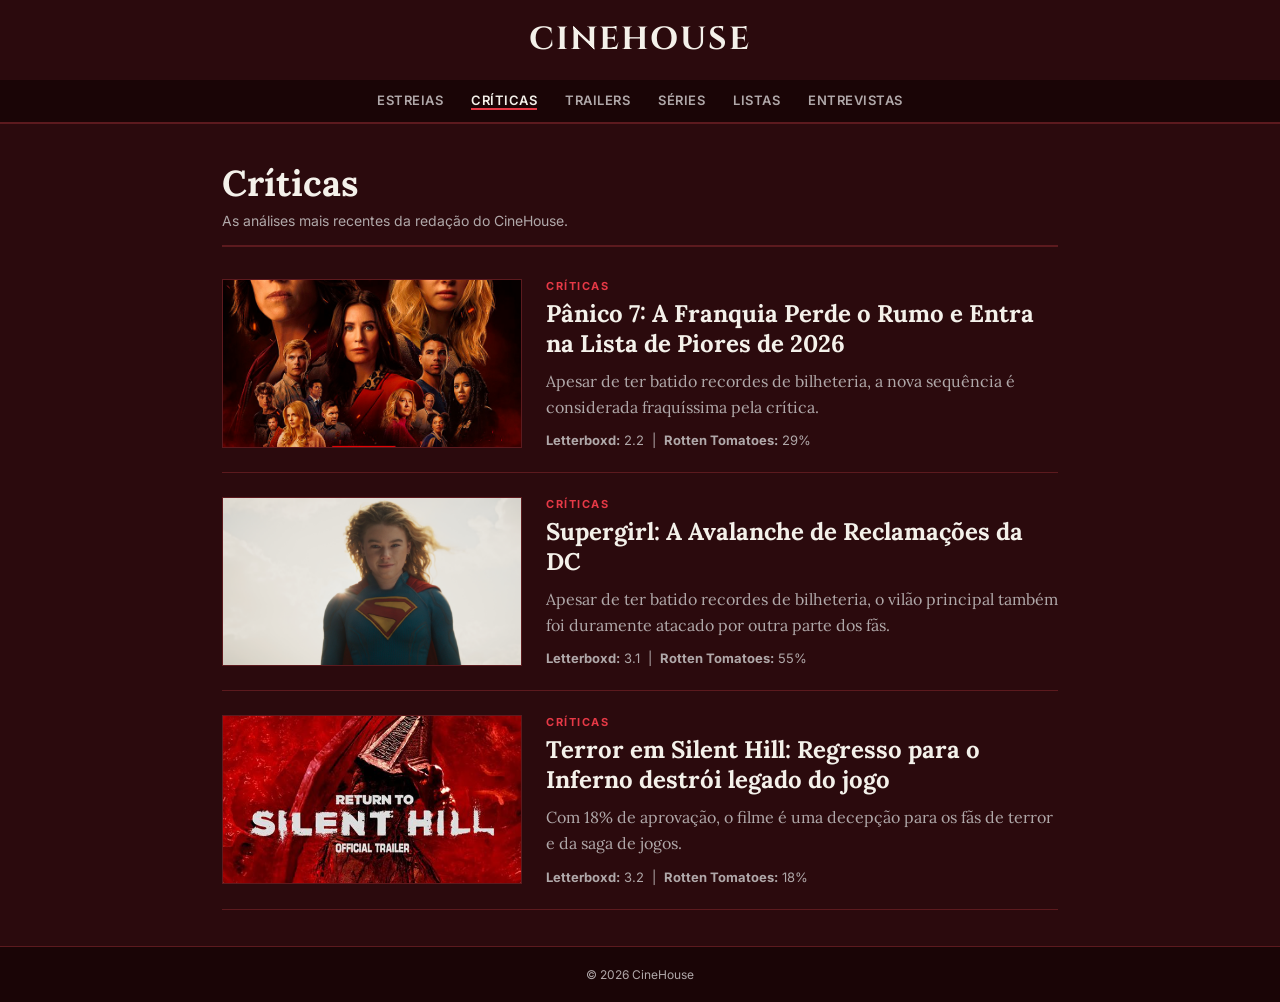
==== frontend/criticas.html @ 3ef1268e "feat: Bugs resolvidos, bug visual causado pelo navegador da pessoa" ====
<!DOCTYPE html>
<html lang="pt">
<head>
  <meta charset="UTF-8">
  <meta name="viewport" content="width=device-width, initial-scale=1">
  <title>Críticas | CineHouse</title>
  <link rel="preconnect" href="https://fonts.googleapis.com">
  <link rel="preconnect" href="https://fonts.gstatic.com" crossorigin>
  <link href="https://fonts.googleapis.com/css2?family=Cinzel:wght@700&family=Inter:wght@400;500;600;700&family=Lora:ital,wght@0,400;0,600;0,700;1,400&display=swap" rel="stylesheet">

  <link rel="stylesheet" href="../styles/style.css">
</head>
<body>

  <header class="site-header">
    <div class="header-inner">
      <div class="header-spacer"></div>
      <a href="index.html" class="logo">CineHouse</a>
    </div>
    <nav class="main-nav">
      <a href="#">Estreias</a>
      <a href="criticas.html" class="active">Críticas</a>
      <a href="#">Trailers</a>
      <a href="#">Séries</a>
      <a href="#">Listas</a>
      <a href="#">Entrevistas</a>
    </nav>
  </header>

  <main class="page-single">
    <h1 class="page-title">Críticas</h1>
    <p class="page-subtitle">As análises mais recentes da redação do CineHouse.</p>

    <section class="review-list">

      <article class="review-card">
        <a href="../noticias/Panico7.html" class="review-thumb">
          <img src="../cartazes/panico-7.jpg" alt="Capa do filme Pânico 7 com a máscara Ghostface e elenco principal">
        </a>
        <div class="review-body">
          <p class="eyebrow">Críticas</p>
          <h2><a href="../noticias/Panico7.html">Pânico 7: A Franquia Perde o Rumo e Entra na Lista de Piores de 2026</a></h2>
          <p class="deck">Apesar de ter batido recordes de bilheteria, a nova sequência é considerada fraquíssima pela crítica.</p>
          <p class="review-ratings"><strong>Letterboxd:</strong> 2.2 &nbsp;|&nbsp; <strong>Rotten Tomatoes:</strong> 29%</p>
        </div>
      </article>

      <article class="review-card">
        <a href="../noticias/Supergirl.html" class="review-thumb">
          <img src="../cartazes/supergirl.jpg" alt="Capa do filme com a atriz Milly Alcock">
        </a>
        <div class="review-body">
          <p class="eyebrow">Críticas</p>
          <h2><a href="../noticias/Supergirl.html">Supergirl: A Avalanche de Reclamações da DC</a></h2>
          <p class="deck">Apesar de ter batido recordes de bilheteria, o vilão principal também foi duramente atacado por outra parte dos fãs.</p>
          <p class="review-ratings"><strong>Letterboxd:</strong> 3.1 &nbsp;|&nbsp; <strong>Rotten Tomatoes:</strong> 55%</p>
        </div>
      </article>

      <article class="review-card">
        <a href="../noticias/Silent_Hill.html" class="review-thumb">
          <img src="../cartazes/Silent.jpg" alt="Capa do filme Terror em Silent Hill: Regresso para o Inferno">
        </a>
        <div class="review-body">
          <p class="eyebrow">Críticas</p>
          <h2><a href="../noticias/Silent_Hill.html">Terror em Silent Hill: Regresso para o Inferno destrói legado do jogo</a></h2>
          <p class="deck">Com 18% de aprovação, o filme é uma decepção para os fãs de terror e da saga de jogos.</p>
          <p class="review-ratings"><strong>Letterboxd:</strong> 3.2 &nbsp;|&nbsp; <strong>Rotten Tomatoes:</strong> 18%</p>
        </div>
      </article>

    </section>
  </main>

  <footer class="site-footer">
    <p>&copy; 2026 CineHouse</p>
  </footer>

</body>
</html>
---- styles/style.css ----
:root {
  /* Cores do Tema Cinema */
  --bg-vinho: #2b0a0d;       /* Vermelho vinho escuro*/
  --bg-vinho-claro: #3d0f13; /* Vinho ligeiramente mais claro para hovers/destaques */
  --text-principal: #f4f1ea;     /* Off-white para leitura confortável */
  --text-escuro: #b0a8a9;    /* Cinza avermelhado para textos secundários */
  --borda-vinho: #5c1a1e;   /* Cor das linhas de baixo*/
  --accent-vermelho: #e63946;    /* Vermelho mais vivo para destaques*/

  --font-logo: 'Cinzel', Georgia, serif;
  --font-serif: 'Lora', Georgia, serif;
  --font-sans: 'Inter', system-ui, -apple-system, sans-serif;
}

* {
  box-sizing: border-box;
  margin: 0;
  padding: 0;
}

body {
  font-family: var(--font-sans);
  color: var(--text-principal);
  background: var(--bg-vinho);
}

a {
  color: inherit;
  text-decoration: none;
  border-bottom: 1px solid transparent;
  transition: border-color 0.2s ease;
}

a:hover {
  border-bottom: 1px solid currentColor;
}

/* Header */

.site-header {
  border-bottom: 1px solid var(--borda-vinho);
  background: var(--bg-vinho);
}

.header-inner {
  display: grid;
  grid-template-columns: 1fr auto 1fr;
  align-items: center;
  padding: 18px 32px;
}

.header-spacer.right {
  display: flex;
  justify-content: flex-end;
}

.logo {
  font-family: var(--font-logo);
  font-size: 32px;
  font-weight: 700;
  letter-spacing: 2px;
  text-transform: uppercase;
  text-align: center;
  color: var(--text-principal);
}

.btn-follow {
  background: var(--accent-vermelho);
  color: var(--text-principal);
  border: none;
  padding: 8px 18px;
  font-size: 13px;
  font-weight: bold;
  cursor: pointer;
  border-radius: 2px;
}

.main-nav {
  display: flex;
  justify-content: center;
  gap: 28px;
  padding: 12px 0;
  background: #1a0506;
  border-bottom: 1px solid var(--borda-vinho);
}

.main-nav a {
  color: var(--text-escuro);
  font-family: var(--font-sans);
  font-size: 13px;
  font-weight: 600;
  letter-spacing: 0.5px;
  text-transform: uppercase;
}

.main-nav a:hover {
  color: var(--text-principal);
}

/* Trending bar */

.trending-bar {
  display: flex;
  align-items: center;
  gap: 20px;
  padding: 12px 32px;
  border-bottom: 1px solid var(--borda-vinho);
  font-size: 13px;
  overflow-x: auto;
  white-space: nowrap;
  background: var(--bg-vinho-claro);
}

.trending-label {
  font-family: var(--font-sans);
  color: var(--accent-vermelho);
  font-weight: 700;
  text-transform: uppercase;
  letter-spacing: 1.5px;
  font-size: 11px;
}

/* Content grid */

.content-grid {
  display: grid;
  grid-template-columns: 220px 1fr 260px;
  gap: 32px;
  padding: 28px 32px;
  max-width: 1200px;
  margin: 0 auto;
}

/* Sidebar left */

.sidebar-tabs {
  display: flex;
  gap: 16px;
  border-bottom: 2px solid var(--borda-vinho);
  margin-bottom: 12px;
}

.tab {
  font-family: var(--font-sans);
  font-size: 13px;
  font-weight: bold;
  padding-bottom: 8px;
  color: var(--text-escuro);
  cursor: pointer;
  text-transform: uppercase;
  letter-spacing: 0.5px;
}

.tab.active {
  color: var(--text-principal);
  border-bottom: 2px solid var(--accent-vermelho);
}

.popular-list {
  list-style: none;
}

.popular-list li {
  display: flex;
  gap: 10px;
  padding: 10px 0;
  border-bottom: 1px solid var(--borda-vinho);
}

.rank {
  font-family: var(--font-serif);
  font-weight: bold;
  color: var(--accent-vermelho);
  font-size: 16px;
}

.popular-title {
  font-size: 13px;
  line-height: 1.4;
  color: var(--text-principal);
}

/* Mídias e Imagens (figure / figcaption) */

figure.featured-media,
figure.secondary-media {
  margin: 0 0 14px 0;
}

.featured-media img {
  width: 100%;
  aspect-ratio: 16 / 9;
  object-fit: cover;
  display: block;
  border: 1px solid var(--borda-vinho);
  background: #1a0506;
}

.secondary-image-placeholder {
  aspect-ratio: 16 / 9;
  background: #1a0506;
  border: 1px solid var(--borda-vinho);
}

.media-caption {
  font-family: var(--font-sans);
  font-size: 11px;
  color: var(--text-escuro);
  margin-top: 5px;
  line-height: 1.3;
  font-style: italic;
}

/* Featured story */

.eyebrow {
  font-family: var(--font-sans);
  font-size: 11px;
  font-weight: 700;
  color: var(--accent-vermelho);
  margin-bottom: 6px;
  text-transform: uppercase;
  letter-spacing: 1.5px;
}

.featured-story h1,
.featured-story h2,
.featured-story h3 {
  font-family: var(--font-serif);
  font-size: 32px;
  font-weight: 700;
  line-height: 1.2;
  letter-spacing: -0.3px;
  margin-bottom: 12px;
  color: var(--text-principal);
}

.deck {
  font-family: var(--font-serif);
  font-size: 18px;
  font-weight: 400;
  color: var(--text-escuro);
  line-height: 1.6;
  margin-bottom: 20px;
}

/* Parágrafos do Artigo */

.featured-story p:not(.eyebrow):not(.deck) {
  font-family: var(--font-serif);
  font-size: 17px;
  line-height: 1.7;
  color: var(--text-principal);
  margin-bottom: 16px;
}

/* Sidebar right */

.secondary-story {
  margin-bottom: 26px;
}

.category {
  font-family: var(--font-sans);
  font-size: 11px;
  font-weight: 700;
  color: var(--accent-vermelho);
  margin-bottom: 4px;
  text-transform: uppercase;
  letter-spacing: 1.5px;
}

.secondary-story h3 {
  font-family: var(--font-serif);
  font-size: 16px;
  font-weight: 600;
  line-height: 1.35;
  margin-bottom: 6px;
  color: var(--text-principal);
}

.byline {
  font-size: 12px;
  color: var(--text-escuro);
}

/* Footer */

.site-footer {
  border-top: 1px solid var(--borda-vinho);
  padding: 20px 32px;
  text-align: center;
  font-size: 12px;
  color: var(--text-escuro);
  background: #1a0506;
}
/* Página de listagem (Críticas) */

.main-nav a.active {
  color: var(--text-principal);
  border-bottom: 2px solid var(--accent-vermelho);
}

.page-single {
  max-width: 900px;
  margin: 0 auto;
  padding: 36px 32px;
}

.page-title {
  font-family: var(--font-serif);
  font-size: 36px;
  font-weight: 700;
  margin-bottom: 6px;
}

.page-subtitle {
  font-family: var(--font-sans);
  font-size: 14px;
  color: var(--text-escuro);
  padding-bottom: 16px;
  margin-bottom: 8px;
  border-bottom: 2px solid var(--borda-vinho);
}

.review-card {
  display: grid;
  grid-template-columns: 300px 1fr;
  gap: 24px;
  padding: 24px 0;
  border-bottom: 1px solid var(--borda-vinho);
}

.review-thumb {
  border-bottom: none;
}

.review-thumb img {
  width: 100%;
  aspect-ratio: 16 / 9;
  object-fit: cover;
  display: block;
  border: 1px solid var(--borda-vinho);
  background: #1a0506;
}

.review-body h2 {
  font-family: var(--font-serif);
  font-size: 24px;
  font-weight: 700;
  line-height: 1.25;
  margin-bottom: 10px;
}

.review-body .deck {
  font-size: 16px;
  margin-bottom: 12px;
}

.review-ratings {
  font-family: var(--font-sans);
  font-size: 13px;
  color: var(--text-escuro);
}

@media (max-width: 700px) {
  .review-card {
    grid-template-columns: 1fr;
  }
}
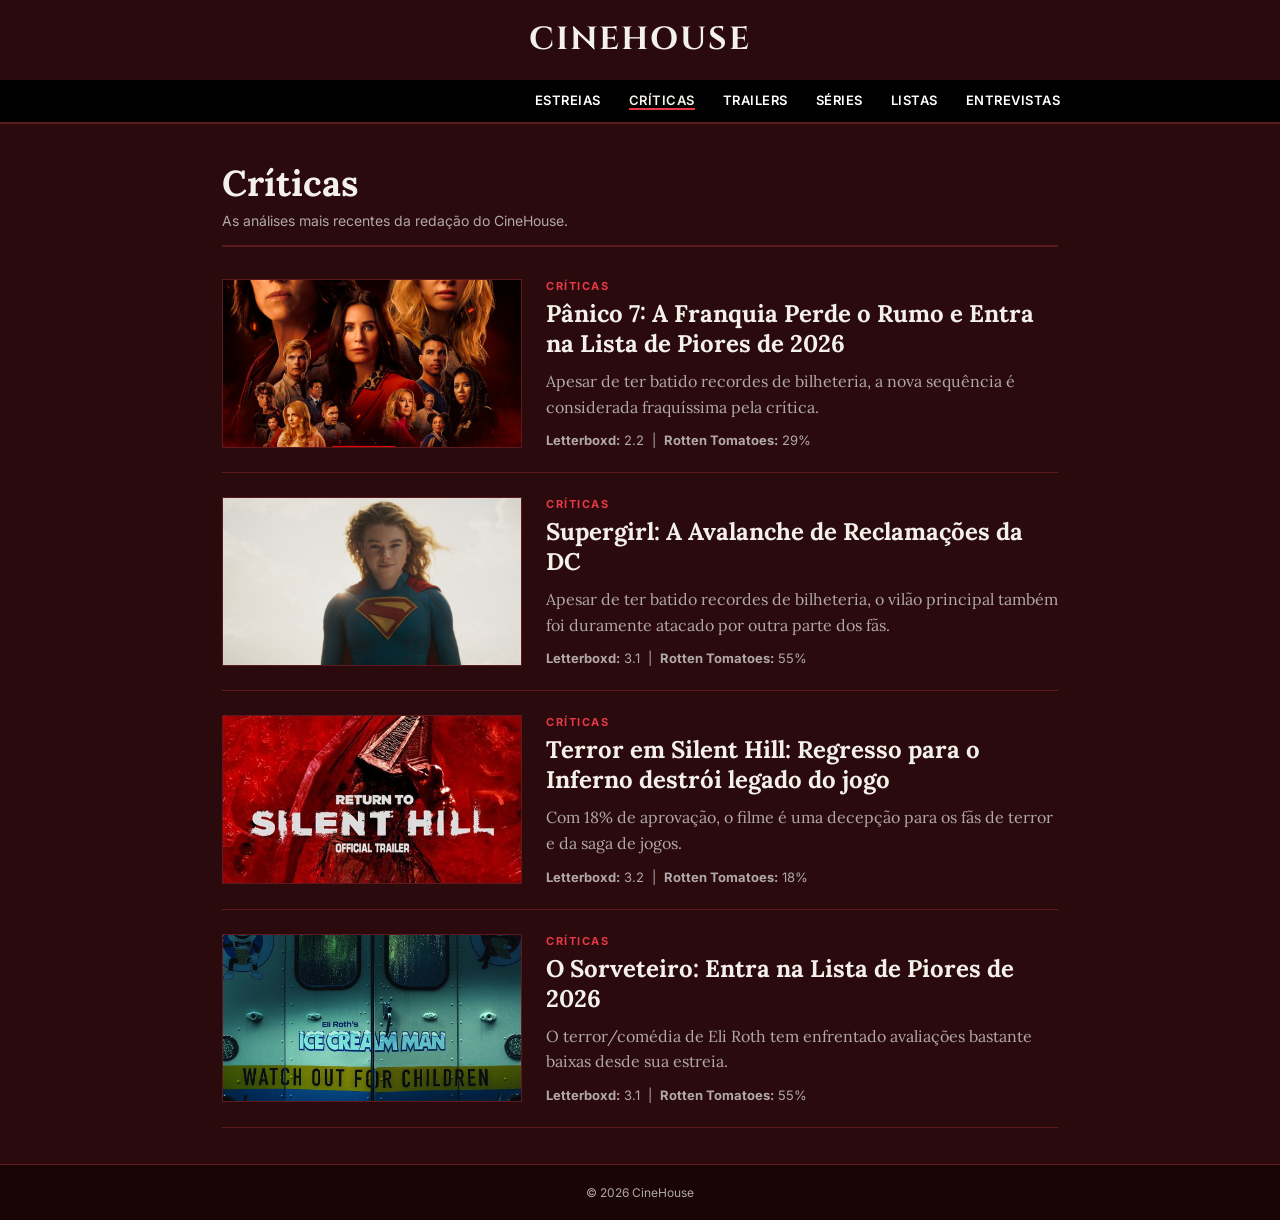
==== commit c50a5595: "feat: O Sorveteiro adicionado a aba de criticas" ====
--- a/frontend/criticas.html
+++ b/frontend/criticas.html
@@ -41,7 +41,7 @@
           <p class="eyebrow">Críticas</p>
           <h2><a href="../noticias/Panico7.html">Pânico 7: A Franquia Perde o Rumo e Entra na Lista de Piores de 2026</a></h2>
           <p class="deck">Apesar de ter batido recordes de bilheteria, a nova sequência é considerada fraquíssima pela crítica.</p>
-          <p class="review-ratings"><strong>Letterboxd:</strong> 2.2 &nbsp;|&nbsp; <strong>Rotten Tomatoes:</strong> 29%</p>
+          <p class="review-ratings"><strong>Letterboxd:</strong> 2.2  |  <strong>Rotten Tomatoes:</strong> 29%</p>
         </div>
       </article>
 
@@ -53,7 +53,7 @@
           <p class="eyebrow">Críticas</p>
           <h2><a href="../noticias/Supergirl.html">Supergirl: A Avalanche de Reclamações da DC</a></h2>
           <p class="deck">Apesar de ter batido recordes de bilheteria, o vilão principal também foi duramente atacado por outra parte dos fãs.</p>
-          <p class="review-ratings"><strong>Letterboxd:</strong> 3.1 &nbsp;|&nbsp; <strong>Rotten Tomatoes:</strong> 55%</p>
+          <p class="review-ratings"><strong>Letterboxd:</strong> 3.1  |  <strong>Rotten Tomatoes:</strong> 55%</p>
         </div>
       </article>
 
@@ -65,7 +65,19 @@
           <p class="eyebrow">Críticas</p>
           <h2><a href="../noticias/Silent_Hill.html">Terror em Silent Hill: Regresso para o Inferno destrói legado do jogo</a></h2>
           <p class="deck">Com 18% de aprovação, o filme é uma decepção para os fãs de terror e da saga de jogos.</p>
-          <p class="review-ratings"><strong>Letterboxd:</strong> 3.2 &nbsp;|&nbsp; <strong>Rotten Tomatoes:</strong> 18%</p>
+          <p class="review-ratings"><strong>Letterboxd:</strong> 3.2  |  <strong>Rotten Tomatoes:</strong> 18%</p>
+        </div>
+      </article>
+
+      <article class="review-card">
+        <a href="../noticias/O sorveteiro.html" class="review-thumb">
+          <img src="../cartazes/O sorveteiro.jpg" alt="Capa do filme O Sorveteiro">
+        </a>
+        <div class="review-body">
+          <p class="eyebrow">Críticas</p>
+          <h2><a href="../noticias/O sorveteiro.html">O Sorveteiro: Entra na Lista de Piores de 2026</a></h2>
+          <p class="deck">O terror/comédia de Eli Roth tem enfrentado avaliações bastante baixas desde sua estreia.</p>
+          <p class="review-ratings"><strong>Letterboxd:</strong> 3.1  |  <strong>Rotten Tomatoes:</strong> 55%</p>
         </div>
       </article>
 
@@ -73,7 +85,7 @@
   </main>
 
   <footer class="site-footer">
-    <p>&copy; 2026 CineHouse</p>
+    <p>© 2026 CineHouse</p>
   </footer>
 
 </body>
--- a/styles/style.css
+++ b/styles/style.css
@@ -77,15 +77,14 @@
 
 .main-nav {
   display: flex;
-  justify-content: center;
+  justify-content: right;
   gap: 28px;
-  padding: 12px 0;
-  background: #1a0506;
-  border-bottom: 1px solid var(--borda-vinho);
-}
-
+  padding: 12px 220px 12px 0; /* O 220px na direita afasta os links da borda */
+  background: #000000;
+  border-bottom: 1px solid var(--borda-vinho); /* Devolve a linha vermelha escura */
+}
 .main-nav a {
-  color: var(--text-escuro);
+  color: #FFFFFF;
   font-family: var(--font-sans);
   font-size: 13px;
   font-weight: 600;
@@ -368,3 +367,20 @@
     grid-template-columns: 1fr;
   }
 }
+
+/* Mídias e Imagens (figure / figcaption) */
+
+figure.featured-media,
+figure.secondary-media {
+  margin: 0 0 14px 0;
+}
+
+.featured-media img,
+.secondary-media img {
+  width: 100%;
+  aspect-ratio: 16 / 9;
+  object-fit: cover;
+  display: block;
+  border: 1px solid var(--borda-vinho);
+  background: #1a0506;
+}
